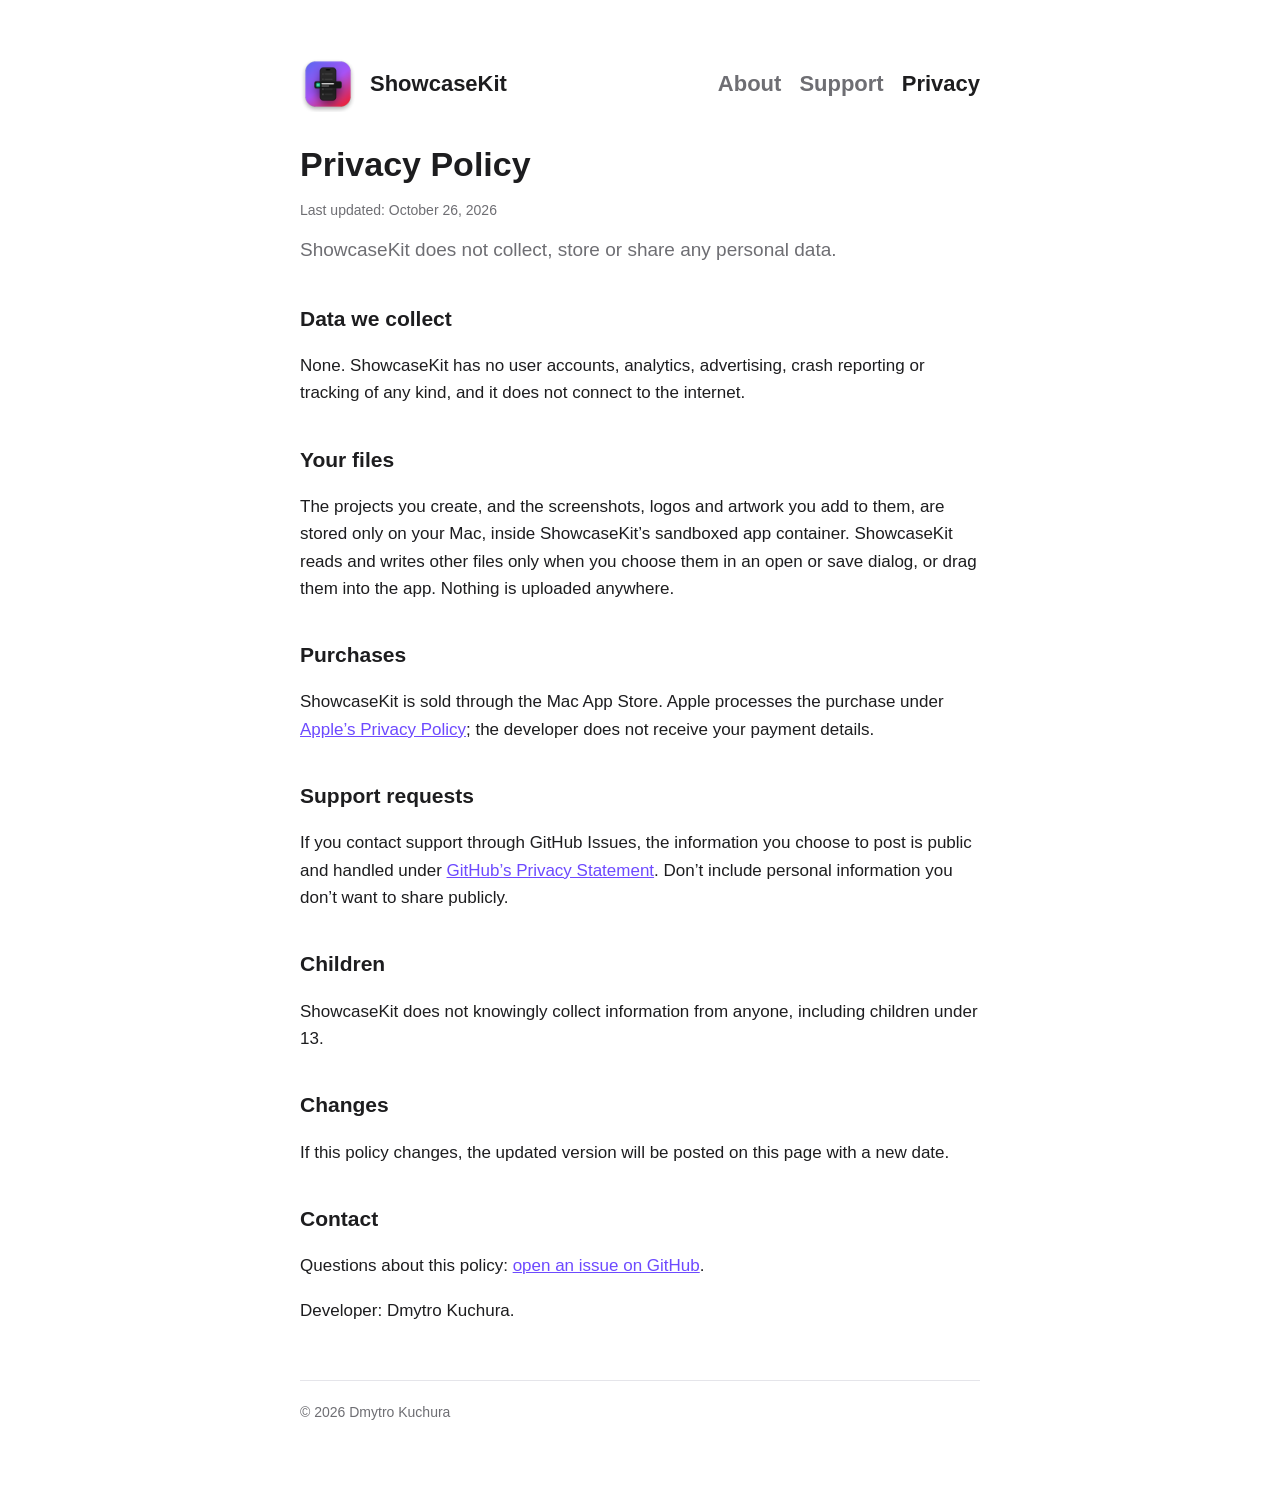
==== privacy.html @ e5f7e00b "Add ShowcaseKit site: about, support and privacy pages Co-Authored-By: Claude Opus 5.5 <noreply@anth" ====
<!doctype html>
<html lang="en">
<head>
<meta charset="utf-8">
<meta name="viewport" content="width=device-width, initial-scale=1">
<title>ShowcaseKit Privacy Policy</title>
<meta name="description" content="ShowcaseKit does not collect any data.">
<link rel="icon" href="icon.png">
<link rel="stylesheet" href="style.css">
</head>
<body>
<main>
<header>
  <img src="icon.png" alt="">
  <a href="./">ShowcaseKit</a>
  <nav>
    <a href="./">About</a>
    <a href="support.html">Support</a>
    <a href="privacy.html" aria-current="page">Privacy</a>
  </nav>
</header>
<h1>Privacy Policy</h1>
<p class="updated">Last updated: October 26, 2026</p>
<p class="lead">ShowcaseKit does not collect, store or share any personal data.</p>
<h2>Data we collect</h2>
<p>None. ShowcaseKit has no user accounts, analytics, advertising, crash reporting or tracking of any kind, and it does not connect to the internet.</p>
<h2>Your files</h2>
<p>The projects you create, and the screenshots, logos and artwork you add to them, are stored only on your Mac, inside ShowcaseKit’s sandboxed app container. ShowcaseKit reads and writes other files only when you choose them in an open or save dialog, or drag them into the app. Nothing is uploaded anywhere.</p>
<h2>Purchases</h2>
<p>ShowcaseKit is sold through the Mac App Store. Apple processes the purchase under <a href="https://www.apple.com/legal/privacy/">Apple’s Privacy Policy</a>; the developer does not receive your payment details.</p>
<h2>Support requests</h2>
<p>If you contact support through GitHub Issues, the information you choose to post is public and handled under <a href="https://docs.github.com/site-policy/privacy-policies/github-general-privacy-statement">GitHub’s Privacy Statement</a>. Don’t include personal information you don’t want to share publicly.</p>
<h2>Children</h2>
<p>ShowcaseKit does not knowingly collect information from anyone, including children under 13.</p>
<h2>Changes</h2>
<p>If this policy changes, the updated version will be posted on this page with a new date.</p>
<h2>Contact</h2>
<p>Questions about this policy: <a href="https://github.com/dmytro-kuchura/showcasekit/issues/new">open an issue on GitHub</a>.</p>
<p>Developer: Dmytro Kuchura.</p>
<footer>© 2026 Dmytro Kuchura</footer>
</main>
</body>
</html>
---- style.css ----
:root { --bg: #ffffff; --fg: #1d1d1f; --muted: #6e6e73; --accent: #6d4aff; --line: #e5e5ea; color-scheme: light dark; }
@media (prefers-color-scheme: dark) { :root { --bg: #111114; --fg: #f5f5f7; --muted: #a1a1a6; --accent: #9d86ff; --line: #2c2c31; } }
* { box-sizing: border-box; }
body { margin: 0; background: var(--bg); color: var(--fg); font: 17px/1.6 -apple-system, BlinkMacSystemFont, "SF Pro Text", "Helvetica Neue", Arial, sans-serif; }
main { max-width: 720px; margin: 0 auto; padding: 56px 20px 80px; }
header { display: flex; align-items: center; gap: 14px; margin-bottom: 32px; }
header img { width: 56px; height: 56px; }
header a { color: inherit; text-decoration: none; font-weight: 700; font-size: 22px; }
nav { margin-left: auto; display: flex; gap: 18px; font-size: 15px; }
nav a { color: var(--muted); text-decoration: none; }
nav a:hover, nav a[aria-current] { color: var(--fg); }
h1 { font-size: 34px; line-height: 1.2; margin: 0 0 8px; }
h2 { font-size: 21px; margin: 36px 0 8px; }
p, li { color: var(--fg); }
.lead { color: var(--muted); font-size: 19px; margin-top: 0; }
.updated { color: var(--muted); font-size: 14px; }
a { color: var(--accent); }
footer { margin-top: 56px; padding-top: 20px; border-top: 1px solid var(--line); color: var(--muted); font-size: 14px; }
@media (max-width: 520px) { header { flex-wrap: wrap; } nav { margin-left: 0; width: 100%; } h1 { font-size: 28px; } }
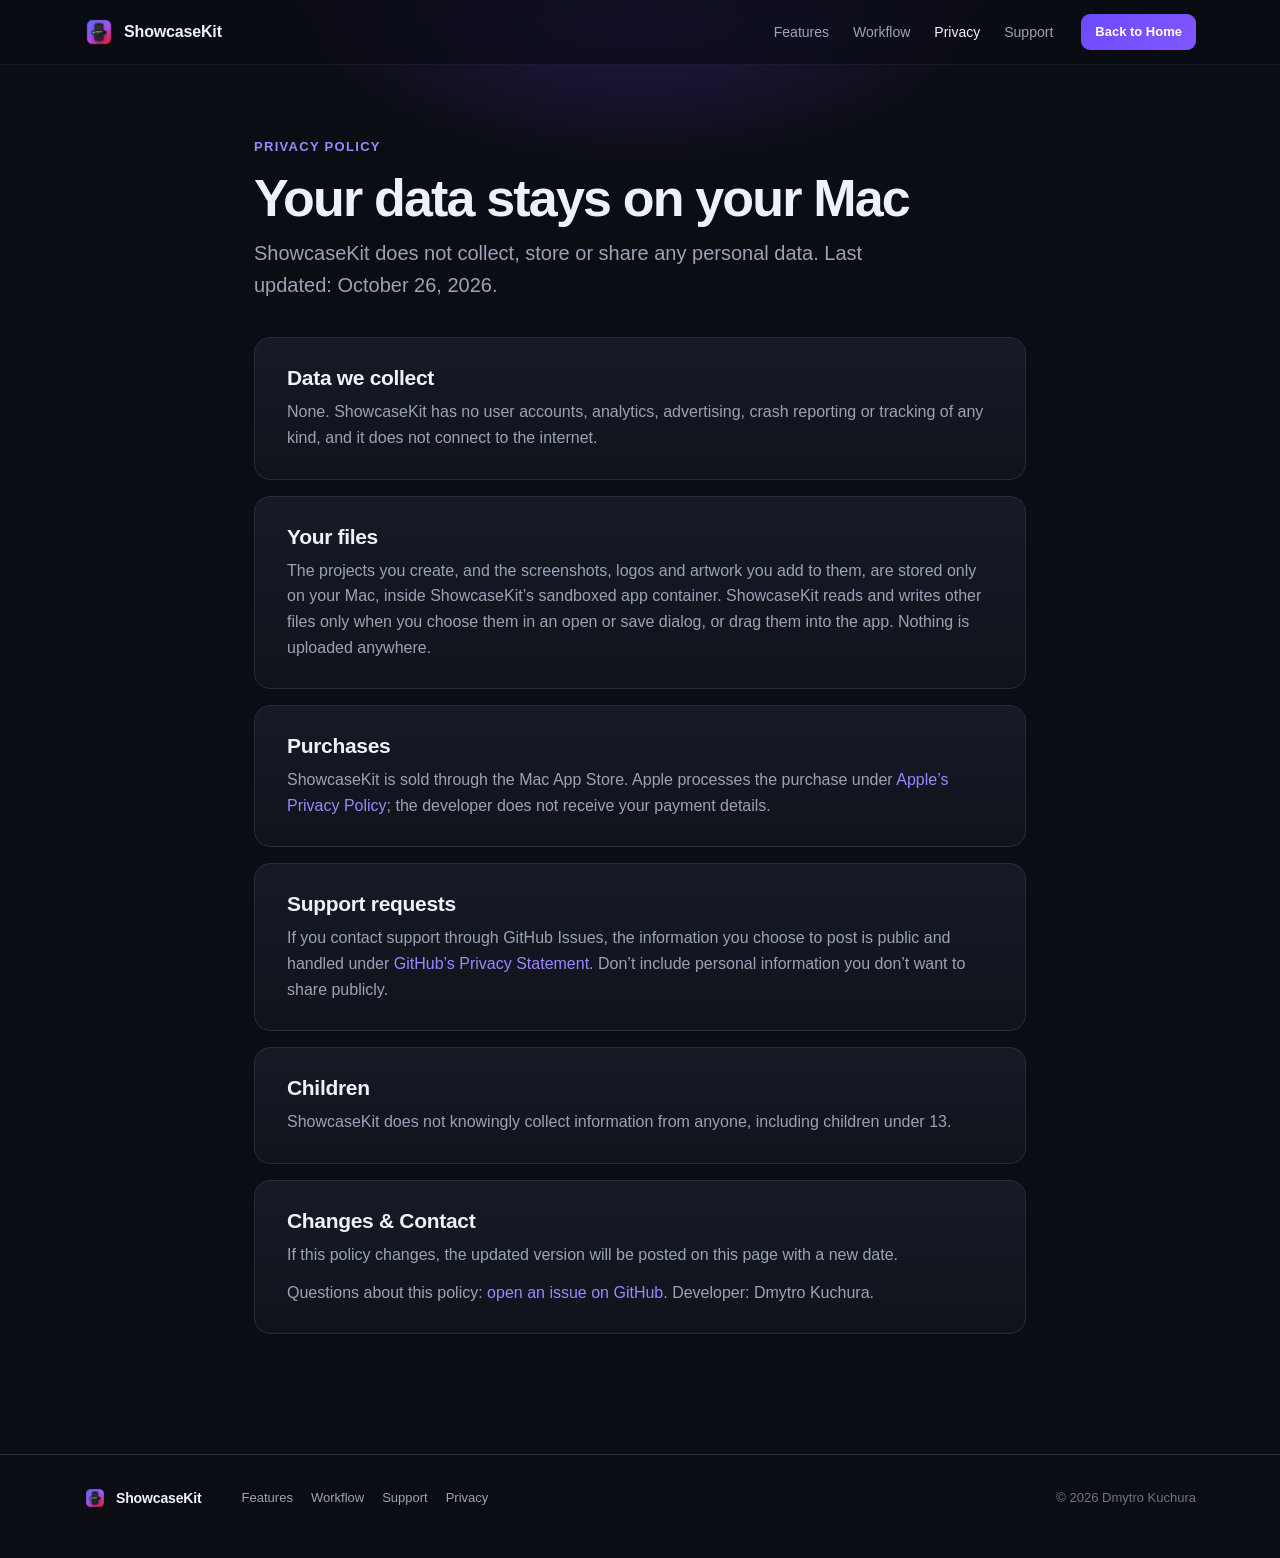
==== commit 060b963c: "Update ShowcaseKit website with full product landing, SEO assets and README" ====
--- a/privacy.html
+++ b/privacy.html
@@ -1,43 +1,138 @@
 <!doctype html>
-<html lang="en">
+<html lang="en" class="nojs">
 <head>
 <meta charset="utf-8">
 <meta name="viewport" content="width=device-width, initial-scale=1">
 <title>ShowcaseKit Privacy Policy</title>
-<meta name="description" content="ShowcaseKit does not collect any data.">
-<link rel="icon" href="icon.png">
+<meta name="description" content="ShowcaseKit does not collect, store or share any personal data. Everything stays inside its sandboxed app container on your Mac.">
+<meta name="author" content="Dmytro Kuchura">
+<meta name="robots" content="index, follow, max-image-preview:large, max-snippet:-1, max-video-preview:-1">
+<meta name="googlebot" content="index, follow, max-image-preview:large, max-snippet:-1, max-video-preview:-1">
+<link rel="canonical" href="https://dmytro-kuchura.github.io/showcasekit/privacy.html">
+<link rel="sitemap" type="application/xml" title="Sitemap" href="sitemap.xml">
+<meta name="application-name" content="ShowcaseKit">
+<meta name="apple-mobile-web-app-title" content="ShowcaseKit">
+<meta name="theme-color" content="#0b0d14">
+<meta name="color-scheme" content="dark">
+
+<meta property="og:type" content="website">
+<meta property="og:site_name" content="ShowcaseKit">
+<meta property="og:locale" content="en_US">
+<meta property="og:url" content="https://dmytro-kuchura.github.io/showcasekit/privacy.html">
+<meta property="og:title" content="ShowcaseKit Privacy Policy">
+<meta property="og:description" content="ShowcaseKit does not collect, store or share any personal data. Everything stays on your Mac.">
+<meta property="og:image" content="https://dmytro-kuchura.github.io/showcasekit/og.png">
+<meta property="og:image:type" content="image/png">
+<meta property="og:image:width" content="1200">
+<meta property="og:image:height" content="630">
+<meta property="og:image:alt" content="ShowcaseKit macOS app preview">
+
+<meta name="twitter:card" content="summary_large_image">
+<meta name="twitter:title" content="ShowcaseKit Privacy Policy">
+<meta name="twitter:description" content="ShowcaseKit does not collect, store or share any personal data. Everything stays on your Mac.">
+<meta name="twitter:image" content="https://dmytro-kuchura.github.io/showcasekit/og.png">
+
+<link rel="icon" href="icon.png" type="image/png">
+<link rel="apple-touch-icon" href="icon.png">
+<link rel="manifest" href="site.webmanifest">
 <link rel="stylesheet" href="style.css">
+
+<script type="application/ld+json">
+{
+  "@context": "https://schema.org",
+  "@graph": [
+    {
+      "@type": "WebPage",
+      "@id": "https://dmytro-kuchura.github.io/showcasekit/privacy.html#webpage",
+      "url": "https://dmytro-kuchura.github.io/showcasekit/privacy.html",
+      "name": "ShowcaseKit Privacy Policy",
+      "description": "ShowcaseKit does not collect, store or share any personal data.",
+      "dateModified": "2026-10-26",
+      "inLanguage": "en"
+    },
+    {
+      "@type": "BreadcrumbList",
+      "itemListElement": [
+        { "@type": "ListItem", "position": 1, "name": "ShowcaseKit", "item": "https://dmytro-kuchura.github.io/showcasekit/" },
+        { "@type": "ListItem", "position": 2, "name": "Privacy Policy", "item": "https://dmytro-kuchura.github.io/showcasekit/privacy.html" }
+      ]
+    }
+  ]
+}
+</script>
 </head>
 <body>
+
+<nav aria-label="Main">
+  <div class="wrap">
+    <a class="brand" href="./" aria-label="ShowcaseKit home"><img src="icon.png" alt="" width="30" height="30">ShowcaseKit</a>
+    <div class="links">
+      <a href="./#features">Features</a>
+      <a href="./#workflow">Workflow</a>
+      <a href="privacy.html" aria-current="page">Privacy</a>
+      <a href="support.html">Support</a>
+    </div>
+    <a class="btn small" href="./">Back to Home</a>
+  </div>
+</nav>
+
 <main>
-<header>
-  <img src="icon.png" alt="">
-  <a href="./">ShowcaseKit</a>
-  <nav>
-    <a href="./">About</a>
-    <a href="support.html">Support</a>
-    <a href="privacy.html" aria-current="page">Privacy</a>
-  </nav>
+<header class="page-head">
+  <div class="wrap narrow">
+    <div class="eyebrow">Privacy Policy</div>
+    <h1>Your data stays on your Mac</h1>
+    <p class="lede">ShowcaseKit does not collect, store or share any personal data. Last updated: October 26, 2026.</p>
+  </div>
 </header>
-<h1>Privacy Policy</h1>
-<p class="updated">Last updated: October 26, 2026</p>
-<p class="lead">ShowcaseKit does not collect, store or share any personal data.</p>
-<h2>Data we collect</h2>
-<p>None. ShowcaseKit has no user accounts, analytics, advertising, crash reporting or tracking of any kind, and it does not connect to the internet.</p>
-<h2>Your files</h2>
-<p>The projects you create, and the screenshots, logos and artwork you add to them, are stored only on your Mac, inside ShowcaseKit’s sandboxed app container. ShowcaseKit reads and writes other files only when you choose them in an open or save dialog, or drag them into the app. Nothing is uploaded anywhere.</p>
-<h2>Purchases</h2>
-<p>ShowcaseKit is sold through the Mac App Store. Apple processes the purchase under <a href="https://www.apple.com/legal/privacy/">Apple’s Privacy Policy</a>; the developer does not receive your payment details.</p>
-<h2>Support requests</h2>
-<p>If you contact support through GitHub Issues, the information you choose to post is public and handled under <a href="https://docs.github.com/site-policy/privacy-policies/github-general-privacy-statement">GitHub’s Privacy Statement</a>. Don’t include personal information you don’t want to share publicly.</p>
-<h2>Children</h2>
-<p>ShowcaseKit does not knowingly collect information from anyone, including children under 13.</p>
-<h2>Changes</h2>
-<p>If this policy changes, the updated version will be posted on this page with a new date.</p>
-<h2>Contact</h2>
-<p>Questions about this policy: <a href="https://github.com/dmytro-kuchura/showcasekit/issues/new">open an issue on GitHub</a>.</p>
-<p>Developer: Dmytro Kuchura.</p>
-<footer>© 2026 Dmytro Kuchura</footer>
+
+<section class="doc">
+  <div class="wrap narrow">
+    <div class="doc-card">
+      <h2>Data we collect</h2>
+      <p>None. ShowcaseKit has no user accounts, analytics, advertising, crash reporting or tracking of any kind, and it does not connect to the internet.</p>
+    </div>
+
+    <div class="doc-card">
+      <h2>Your files</h2>
+      <p>The projects you create, and the screenshots, logos and artwork you add to them, are stored only on your Mac, inside ShowcaseKit’s sandboxed app container. ShowcaseKit reads and writes other files only when you choose them in an open or save dialog, or drag them into the app. Nothing is uploaded anywhere.</p>
+    </div>
+
+    <div class="doc-card">
+      <h2>Purchases</h2>
+      <p>ShowcaseKit is sold through the Mac App Store. Apple processes the purchase under <a href="https://www.apple.com/legal/privacy/">Apple’s Privacy Policy</a>; the developer does not receive your payment details.</p>
+    </div>
+
+    <div class="doc-card">
+      <h2>Support requests</h2>
+      <p>If you contact support through GitHub Issues, the information you choose to post is public and handled under <a href="https://docs.github.com/site-policy/privacy-policies/github-general-privacy-statement">GitHub’s Privacy Statement</a>. Don’t include personal information you don’t want to share publicly.</p>
+    </div>
+
+    <div class="doc-card">
+      <h2>Children</h2>
+      <p>ShowcaseKit does not knowingly collect information from anyone, including children under 13.</p>
+    </div>
+
+    <div class="doc-card">
+      <h2>Changes &amp; Contact</h2>
+      <p>If this policy changes, the updated version will be posted on this page with a new date.</p>
+      <p>Questions about this policy: <a href="https://github.com/dmytro-kuchura/showcasekit/issues/new">open an issue on GitHub</a>. Developer: Dmytro Kuchura.</p>
+    </div>
+  </div>
+</section>
 </main>
+
+<footer>
+  <div class="wrap">
+    <a class="brand" href="./"><img src="icon.png" alt="" width="22" height="22" loading="lazy">ShowcaseKit</a>
+    <nav aria-label="Footer" class="flinks">
+      <a href="./#features">Features</a>
+      <a href="./#workflow">Workflow</a>
+      <a href="support.html">Support</a>
+      <a href="privacy.html">Privacy</a>
+    </nav>
+    <p>© 2026 Dmytro Kuchura</p>
+  </div>
+</footer>
+
 </body>
 </html>
--- a/style.css
+++ b/style.css
@@ -1,19 +1,725 @@
-:root { --bg: #ffffff; --fg: #1d1d1f; --muted: #6e6e73; --accent: #6d4aff; --line: #e5e5ea; color-scheme: light dark; }
-@media (prefers-color-scheme: dark) { :root { --bg: #111114; --fg: #f5f5f7; --muted: #a1a1a6; --accent: #9d86ff; --line: #2c2c31; } }
+:root {
+  --bg: #0b0d14;
+  --bg2: #10131c;
+  --panel: #161a24;
+  --panel2: #1c2130;
+  --line: #262c3b;
+  --line2: #323a4d;
+  --text: #eef1f7;
+  --dim: #9aa3b5;
+  --faint: #6b7488;
+  --accent: #6d4aff;
+  --accent2: #9d86ff;
+  --pink: #ff3b7f;
+  --green: #34c77b;
+  --orange: #f5a524;
+  --radius: 16px;
+  --mono: ui-monospace, SFMono-Regular, Menlo, monospace;
+}
+
 * { box-sizing: border-box; }
-body { margin: 0; background: var(--bg); color: var(--fg); font: 17px/1.6 -apple-system, BlinkMacSystemFont, "SF Pro Text", "Helvetica Neue", Arial, sans-serif; }
-main { max-width: 720px; margin: 0 auto; padding: 56px 20px 80px; }
-header { display: flex; align-items: center; gap: 14px; margin-bottom: 32px; }
-header img { width: 56px; height: 56px; }
-header a { color: inherit; text-decoration: none; font-weight: 700; font-size: 22px; }
-nav { margin-left: auto; display: flex; gap: 18px; font-size: 15px; }
-nav a { color: var(--muted); text-decoration: none; }
-nav a:hover, nav a[aria-current] { color: var(--fg); }
-h1 { font-size: 34px; line-height: 1.2; margin: 0 0 8px; }
-h2 { font-size: 21px; margin: 36px 0 8px; }
-p, li { color: var(--fg); }
-.lead { color: var(--muted); font-size: 19px; margin-top: 0; }
-.updated { color: var(--muted); font-size: 14px; }
-a { color: var(--accent); }
-footer { margin-top: 56px; padding-top: 20px; border-top: 1px solid var(--line); color: var(--muted); font-size: 14px; }
-@media (max-width: 520px) { header { flex-wrap: wrap; } nav { margin-left: 0; width: 100%; } h1 { font-size: 28px; } }
+html { scroll-behavior: smooth; overflow-x: clip; }
+body {
+  margin: 0;
+  background: var(--bg);
+  color: var(--text);
+  font: 16px/1.6 -apple-system, BlinkMacSystemFont, "SF Pro Text", "Segoe UI", Inter, sans-serif;
+  -webkit-font-smoothing: antialiased;
+  overflow-x: clip;
+}
+a { color: var(--accent2); text-decoration: none; }
+a:hover { text-decoration: underline; }
+code {
+  font: 12.5px var(--mono);
+  color: #c8cef0;
+  background: rgba(109, 74, 255, .12);
+  border: 1px solid rgba(157, 134, 255, .2);
+  padding: 1px 6px;
+  border-radius: 6px;
+}
+
+.wrap { max-width: 1160px; margin: 0 auto; padding: 0 24px; }
+.narrow { max-width: 820px; }
+@media (max-width: 600px) { .wrap { padding: 0 16px; } }
+
+/* nav */
+body > nav {
+  position: sticky;
+  top: 0;
+  z-index: 20;
+  backdrop-filter: saturate(1.6) blur(16px);
+  -webkit-backdrop-filter: saturate(1.6) blur(16px);
+  background: rgba(11, 13, 20, .74);
+  border-bottom: 1px solid rgba(255, 255, 255, .06);
+}
+body > nav .wrap { display: flex; align-items: center; gap: 28px; height: 64px; }
+.brand {
+  display: flex;
+  align-items: center;
+  gap: 10px;
+  color: var(--text);
+  font-weight: 650;
+  letter-spacing: -.01em;
+}
+.brand:hover { text-decoration: none; }
+.brand img { width: 30px; height: 30px; border-radius: 7px; }
+body > nav .links { display: flex; gap: 24px; margin-left: auto; font-size: 14px; }
+body > nav .links a { color: var(--dim); }
+body > nav .links a:hover,
+body > nav .links a[aria-current] { color: var(--text); text-decoration: none; }
+@media (max-width: 760px) {
+  body > nav .links { display: none; }
+  body > nav .btn { margin-left: auto; }
+}
+
+.btn {
+  display: inline-flex;
+  align-items: center;
+  gap: 10px;
+  background: linear-gradient(135deg, var(--accent), #8158ff);
+  color: #fff;
+  font-weight: 600;
+  padding: 12px 22px;
+  border-radius: 11px;
+  font-size: 15px;
+  border: 0;
+  cursor: pointer;
+  box-shadow: 0 8px 24px -8px rgba(109, 74, 255, .72), inset 0 1px 0 rgba(255, 255, 255, .22);
+  transition: transform .15s, filter .15s;
+}
+.btn:hover { text-decoration: none; filter: brightness(1.1); transform: translateY(-1px); }
+.btn.small { padding: 8px 14px; font-size: 13px; border-radius: 9px; box-shadow: none; }
+.btn.ghost {
+  background: rgba(255, 255, 255, .06);
+  color: var(--text);
+  box-shadow: inset 0 0 0 1px var(--line2);
+}
+.btn svg { width: 18px; height: 18px; flex: none; }
+
+/* hero */
+.hero { position: relative; padding: 88px 0 0; text-align: center; isolation: isolate; }
+.hero::before {
+  content: "";
+  position: absolute;
+  inset: -120px 0 auto;
+  height: 900px;
+  z-index: -1;
+  background:
+    radial-gradient(640px 360px at 50% 10%, rgba(109, 74, 255, .36), transparent 70%),
+    radial-gradient(420px 260px at 18% 42%, rgba(255, 59, 127, .14), transparent 70%),
+    radial-gradient(420px 260px at 82% 42%, rgba(52, 199, 123, .11), transparent 70%);
+}
+.hero::after {
+  content: "";
+  position: absolute;
+  inset: 0;
+  z-index: -1;
+  opacity: .35;
+  background-image:
+    linear-gradient(rgba(255, 255, 255, .04) 1px, transparent 1px),
+    linear-gradient(90deg, rgba(255, 255, 255, .04) 1px, transparent 1px);
+  background-size: 48px 48px;
+  mask-image: radial-gradient(ellipse at 50% 20%, #000 20%, transparent 65%);
+  -webkit-mask-image: radial-gradient(ellipse at 50% 20%, #000 20%, transparent 65%);
+}
+.pill {
+  display: inline-flex;
+  align-items: center;
+  gap: 8px;
+  font-size: 13px;
+  color: var(--dim);
+  padding: 6px 14px 6px 8px;
+  border-radius: 99px;
+  background: rgba(255, 255, 255, .04);
+  border: 1px solid var(--line);
+}
+.pill b {
+  background: linear-gradient(135deg, var(--accent), var(--pink));
+  color: #fff;
+  font-size: 11px;
+  padding: 2px 8px;
+  border-radius: 99px;
+  font-weight: 600;
+}
+.pill:hover { text-decoration: none; color: var(--text); }
+h1 {
+  font-size: clamp(38px, 6.8vw, 74px);
+  line-height: 1.03;
+  letter-spacing: -.035em;
+  margin: 24px auto 20px;
+  max-width: 900px;
+  font-weight: 750;
+}
+h1 .grad {
+  background: linear-gradient(100deg, #c4b5fd 0%, #8b6eff 45%, #ff4b8b 100%);
+  -webkit-background-clip: text;
+  background-clip: text;
+  color: transparent;
+}
+.lede {
+  font-size: clamp(17px, 2.2vw, 20px);
+  color: var(--dim);
+  max-width: 660px;
+  margin: 0 auto 34px;
+}
+.cta { display: flex; gap: 12px; justify-content: center; flex-wrap: wrap; }
+.cta-meta { margin: 16px 0 0; font-size: 13px; color: var(--faint); }
+.cta-meta span + span::before { content: "·"; margin: 0 8px; }
+
+/* app window mockup */
+.shot { margin: 60px auto 0; max-width: 1120px; perspective: 2000px; }
+.win {
+  border-radius: 14px;
+  overflow: hidden;
+  border: 1px solid rgba(255, 255, 255, .11);
+  background: #14171f;
+  box-shadow:
+    0 50px 120px -30px rgba(0, 0, 0, .9),
+    0 0 0 1px rgba(0, 0, 0, .6),
+    0 0 120px -20px rgba(109, 74, 255, .36);
+  transform: rotateX(8deg);
+  transform-origin: 50% 0;
+  transition: transform .8s cubic-bezier(.2, .7, .2, 1);
+  text-align: left;
+  font-size: 12px;
+  line-height: 1.4;
+  user-select: none;
+}
+.shot.in .win { transform: none; }
+.titlebar {
+  height: 34px;
+  display: flex;
+  align-items: center;
+  padding: 0 12px;
+  gap: 8px;
+  background: #1c1f27;
+  border-bottom: 1px solid #262a34;
+  position: relative;
+}
+.titlebar i { width: 12px; height: 12px; border-radius: 50%; display: block; }
+.titlebar i:nth-child(1) { background: #ff5f57; }
+.titlebar i:nth-child(2) { background: #febc2e; }
+.titlebar i:nth-child(3) { background: #28c840; }
+.titlebar span {
+  position: absolute;
+  left: 0;
+  right: 0;
+  text-align: center;
+  color: #8b93a5;
+  font-size: 12px;
+  pointer-events: none;
+  white-space: nowrap;
+  overflow: hidden;
+  text-overflow: ellipsis;
+  padding: 0 70px;
+}
+
+.sk-body { display: grid; grid-template-columns: 186px 170px 1fr 246px; height: 560px; }
+.sk-side {
+  background: linear-gradient(#1a1e28, #161922);
+  border-right: 1px solid #232733;
+  padding: 12px 9px;
+  display: flex;
+  flex-direction: column;
+  gap: 2px;
+}
+.sk-grp {
+  font-size: 10px;
+  text-transform: uppercase;
+  letter-spacing: .06em;
+  color: #6b7488;
+  font-weight: 600;
+  padding: 8px 8px 4px;
+}
+.sk-proj {
+  display: flex;
+  align-items: center;
+  gap: 8px;
+  padding: 6px 8px;
+  border-radius: 7px;
+  color: #b7bfd0;
+  font-size: 11.5px;
+}
+.sk-proj.sel { background: rgba(109, 74, 255, .24); color: #fff; font-weight: 550; }
+.sk-dot { width: 8px; height: 8px; border-radius: 3px; flex: none; }
+.sk-proj em { margin-left: auto; font-style: normal; font-size: 10px; color: #7f889b; }
+.sk-proj.sel em { color: #c7b8ff; }
+
+.sk-board {
+  background: #13161f;
+  border-right: 1px solid #232733;
+  padding: 10px;
+  display: flex;
+  flex-direction: column;
+  gap: 8px;
+  overflow: hidden;
+}
+.sk-board-hd {
+  display: flex;
+  align-items: center;
+  justify-content: space-between;
+  font-size: 11px;
+  color: #8b93a5;
+  padding: 2px 2px 4px;
+}
+.sk-board-hd b { color: #eef1f7; font-weight: 600; }
+.sk-thumb {
+  display: flex;
+  align-items: center;
+  gap: 9px;
+  padding: 7px;
+  border-radius: 9px;
+  background: #181c27;
+  border: 1px solid #232837;
+}
+.sk-thumb.sel { border-color: var(--accent2); background: rgba(109, 74, 255, .14); }
+.sk-mini {
+  width: 30px;
+  height: 58px;
+  border-radius: 6px;
+  flex: none;
+  padding: 4px 3px 0;
+  display: flex;
+  flex-direction: column;
+  align-items: center;
+  justify-content: space-between;
+  overflow: hidden;
+}
+.sk-mini span { display: block; width: 20px; height: 3px; border-radius: 2px; background: rgba(255, 255, 255, .75); }
+.sk-mini i {
+  display: block;
+  width: 18px;
+  height: 36px;
+  border-radius: 4px 4px 0 0;
+  background: #111319;
+  border: 1.5px solid #2f3340;
+  border-bottom: 0;
+}
+.sk-thumb-meta b { display: block; font-size: 11px; color: #eef1f7; font-weight: 550; }
+.sk-thumb-meta small { display: block; font-size: 10px; color: #7f889b; margin-top: 2px; }
+
+.sk-stage {
+  background: radial-gradient(circle at 50% 45%, #1c202c 0%, #10131a 100%);
+  display: flex;
+  flex-direction: column;
+  position: relative;
+  overflow: hidden;
+}
+.sk-toolbar {
+  display: flex;
+  align-items: center;
+  flex-wrap: wrap;
+  gap: 8px;
+  padding: 9px 12px;
+  border-bottom: 1px solid #222632;
+  background: rgba(18, 21, 28, .75);
+}
+.chip {
+  padding: 3px 9px;
+  border-radius: 6px;
+  background: #1d2230;
+  border: 1px solid #2a3040;
+  color: #aab2c2;
+  font-size: 11px;
+}
+.chip.accent {
+  background: rgba(109, 74, 255, .22);
+  border-color: rgba(157, 134, 255, .4);
+  color: #d6ccff;
+}
+.sk-canvas-wrap {
+  flex: 1;
+  display: grid;
+  place-items: center;
+  padding: 18px;
+}
+.sk-card {
+  width: 244px;
+  height: 468px;
+  border-radius: 22px;
+  background: linear-gradient(135deg, #6366f1 0%, #9b4dff 58%, #f43f5e 100%);
+  padding: 22px 18px 0;
+  display: flex;
+  flex-direction: column;
+  align-items: center;
+  text-align: center;
+  position: relative;
+  box-shadow: 0 28px 60px -18px rgba(0, 0, 0, .75), inset 0 1px 0 rgba(255, 255, 255, .28);
+  overflow: hidden;
+}
+.sk-card h4 { margin: 0; font-size: 19px; line-height: 1.12; letter-spacing: -.02em; color: #fff; font-weight: 700; }
+.sk-card p { margin: 6px 0 18px; font-size: 11px; color: rgba(255, 255, 255, .85); line-height: 1.35; }
+.sk-phone {
+  width: 176px;
+  flex: 1;
+  background: #111318;
+  border-radius: 26px 26px 0 0;
+  border: 3px solid #18181b;
+  border-bottom: 0;
+  padding: 10px 10px 0;
+  box-shadow: 0 18px 40px rgba(0, 0, 0, .45);
+  position: relative;
+}
+.sk-island { width: 46px; height: 11px; border-radius: 99px; background: #000; margin: 0 auto 12px; }
+.sk-row {
+  display: flex;
+  align-items: center;
+  gap: 8px;
+  padding: 8px 9px;
+  border-radius: 9px;
+  background: #1c1f29;
+  margin-bottom: 6px;
+  text-align: left;
+}
+.sk-row i { width: 8px; height: 8px; border-radius: 50%; background: #4b5263; flex: none; }
+.sk-row.done i { background: var(--green); }
+.sk-row b { display: block; height: 5px; border-radius: 3px; background: #464d60; width: 78px; }
+.sk-row span { display: block; height: 4px; border-radius: 2px; background: #2d3342; width: 46px; margin-top: 4px; }
+.sk-popout {
+  position: absolute;
+  left: 12px;
+  right: 12px;
+  top: 224px;
+  background: rgba(18, 20, 27, .96);
+  border: 1px solid rgba(255, 255, 255, .18);
+  border-radius: 13px;
+  padding: 10px 12px;
+  display: flex;
+  align-items: center;
+  gap: 9px;
+  text-align: left;
+  box-shadow: 0 20px 44px rgba(0, 0, 0, .65);
+}
+.sk-pop-ic {
+  width: 26px;
+  height: 26px;
+  border-radius: 7px;
+  background: linear-gradient(135deg, #10b981, #34c77b);
+  display: grid;
+  place-items: center;
+  color: #fff;
+  font-weight: 700;
+  font-size: 13px;
+  flex: none;
+}
+.sk-popout b { display: block; font-size: 11.5px; color: #fff; font-weight: 600; }
+.sk-popout small { display: block; font-size: 10px; color: #9aa3b5; }
+.sk-popout em { margin-left: auto; font-style: normal; font-size: 10px; color: var(--green); font-weight: 600; }
+
+.sk-insp {
+  background: #171a22;
+  border-left: 1px solid #232733;
+  padding: 12px;
+  display: flex;
+  flex-direction: column;
+  gap: 12px;
+  overflow: hidden;
+}
+.sk-seg {
+  display: grid;
+  grid-template-columns: repeat(3, 1fr);
+  background: #11141b;
+  border: 1px solid #262b39;
+  border-radius: 7px;
+  padding: 2px;
+  font-size: 10.5px;
+  text-align: center;
+}
+.sk-seg span { padding: 4px 0; border-radius: 5px; color: #8b93a5; }
+.sk-seg span.on { background: #262c3c; color: #fff; font-weight: 550; }
+.sk-sec-lbl { font-size: 10px; text-transform: uppercase; letter-spacing: .05em; color: #7f889b; font-weight: 600; margin-bottom: 6px; }
+.sk-layouts { display: grid; grid-template-columns: repeat(2, 1fr); gap: 6px; }
+.sk-lay {
+  padding: 7px 8px;
+  border-radius: 7px;
+  background: #1d212d;
+  border: 1px solid #292f40;
+  font-size: 10.5px;
+  color: #b7bfd0;
+}
+.sk-lay.on { border-color: var(--accent2); background: rgba(109, 74, 255, .18); color: #fff; }
+.sk-kv { display: flex; justify-content: space-between; align-items: center; font-size: 11px; padding: 6px 8px; border-radius: 7px; background: #1d212d; margin-bottom: 5px; }
+.sk-kv span:first-child { color: #8b93a5; }
+.sk-swatches { display: flex; flex-wrap: wrap; gap: 6px; }
+.sk-sw { width: 20px; height: 20px; border-radius: 6px; border: 1px solid rgba(255, 255, 255, .15); }
+.sk-sw.on { outline: 2px solid #fff; outline-offset: 2px; }
+
+@media (max-width: 1020px) {
+  .sk-body { grid-template-columns: 168px 1fr 236px; }
+  .sk-board { display: none; }
+}
+@media (max-width: 820px) {
+  .sk-body { grid-template-columns: 1fr; height: 470px; }
+  .sk-side, .sk-insp { display: none; }
+}
+
+/* sections */
+section { padding: 116px 0 0; }
+.eyebrow {
+  color: var(--accent2);
+  font-weight: 600;
+  font-size: 13px;
+  text-transform: uppercase;
+  letter-spacing: .1em;
+}
+h2 {
+  font-size: clamp(30px, 4.4vw, 46px);
+  line-height: 1.1;
+  letter-spacing: -.025em;
+  margin: 12px 0 16px;
+  font-weight: 720;
+}
+.sub { color: var(--dim); font-size: 18px; max-width: 640px; margin: 0; }
+.center { text-align: center; }
+.center .sub { margin: 0 auto; }
+
+.grid { display: grid; grid-template-columns: repeat(3, 1fr); gap: 16px; margin-top: 56px; }
+@media (max-width: 900px) { .grid { grid-template-columns: repeat(2, 1fr); } }
+@media (max-width: 600px) { .grid { grid-template-columns: 1fr; } }
+.card {
+  position: relative;
+  background: linear-gradient(180deg, var(--panel), var(--bg2));
+  border: 1px solid var(--line);
+  border-radius: var(--radius);
+  padding: 28px;
+  transition: border-color .2s, transform .2s;
+  overflow: hidden;
+}
+.card:hover { border-color: var(--line2); transform: translateY(-2px); }
+.card .ico {
+  width: 44px;
+  height: 44px;
+  border-radius: 12px;
+  display: grid;
+  place-items: center;
+  margin-bottom: 18px;
+  background: rgba(109, 74, 255, .14);
+  border: 1px solid rgba(157, 134, 255, .32);
+  color: var(--accent2);
+}
+.card .ico.p { background: rgba(255, 59, 127, .12); border-color: rgba(255, 59, 127, .32); color: #ff6fa2; }
+.card .ico.g { background: rgba(52, 199, 123, .12); border-color: rgba(52, 199, 123, .3); color: var(--green); }
+.card .ico svg { width: 22px; height: 22px; }
+.card h3 { margin: 0 0 8px; font-size: 18px; letter-spacing: -.01em; }
+.card p { margin: 0; color: var(--dim); font-size: 15px; }
+
+/* workflow rows */
+.row { display: grid; grid-template-columns: 1fr 1.15fr; gap: 64px; align-items: center; margin-top: 112px; }
+.row.rev > :first-child { order: 2; }
+@media (max-width: 900px) {
+  .row, .row.rev { grid-template-columns: 1fr; gap: 36px; margin-top: 84px; }
+  .row.rev > :first-child { order: 0; }
+}
+.row > *, .grid > *, .dl > *, .sk-body > * { min-width: 0; }
+.row ul { list-style: none; padding: 0; margin: 24px 0 0; }
+.row li { display: flex; gap: 12px; padding: 8px 0; color: var(--dim); }
+.row li::before {
+  content: "";
+  flex: none;
+  width: 18px;
+  height: 18px;
+  margin-top: 3px;
+  border-radius: 50%;
+  background: rgba(52, 199, 123, .15) url("data:image/svg+xml,%3Csvg xmlns='http://www.w3.org/2000/svg' viewBox='0 0 24 24' fill='none' stroke='%2334c77b' stroke-width='3' stroke-linecap='round' stroke-linejoin='round'%3E%3Cpath d='M5 12l5 5L20 7'/%3E%3C/svg%3E") center/11px no-repeat;
+}
+.row li b { color: var(--text); font-weight: 600; }
+
+.panel {
+  background: #12151c;
+  border: 1px solid var(--line);
+  border-radius: var(--radius);
+  overflow: hidden;
+  box-shadow: 0 30px 80px -30px rgba(0, 0, 0, .8);
+  font-size: 12px;
+  max-width: 100%;
+}
+.panel .titlebar { height: 30px; }
+.multi { padding: 20px; display: grid; gap: 10px; background: #0d0f14; }
+.mc {
+  display: flex;
+  align-items: center;
+  gap: 14px;
+  padding: 12px 14px;
+  border-radius: 12px;
+  background: #161a24;
+  border: 1px solid #232937;
+}
+.mc .av {
+  width: 36px;
+  height: 36px;
+  font-size: 11px;
+  border-radius: 10px;
+  display: grid;
+  place-items: center;
+  font-weight: 700;
+  color: #fff;
+  flex: none;
+}
+.mc b { display: block; font-size: 13px; color: #eef1f7; font-weight: 600; }
+.mc small { color: #7f889b; font-size: 11.5px; font-family: var(--mono); }
+.mc .st {
+  margin-left: auto;
+  font-size: 11px;
+  padding: 3px 9px;
+  border-radius: 99px;
+  background: rgba(109, 74, 255, .16);
+  color: var(--accent2);
+  white-space: nowrap;
+}
+.mc .st.g { background: rgba(52, 199, 123, .12); color: var(--green); }
+
+/* creative preview panel */
+.creative-box { padding: 20px; background: #0d0f14; display: grid; gap: 12px; }
+.creative-banner {
+  border-radius: 14px;
+  padding: 22px 20px;
+  background: linear-gradient(125deg, #4f46e5 0%, #9333ea 52%, #ec4899 100%);
+  display: flex;
+  align-items: center;
+  justify-content: space-between;
+  gap: 16px;
+  overflow: hidden;
+  min-height: 176px;
+  box-shadow: inset 0 1px 0 rgba(255, 255, 255, .24);
+}
+@media (max-width: 520px) {
+  .creative-banner { flex-direction: column; align-items: flex-start; padding-bottom: 0; }
+  .creative-phones { margin-bottom: -18px; align-self: center; }
+  .sk-toolbar .chip:last-child { display: none; }
+}
+.creative-copy { text-align: left; }
+.creative-logo { width: 34px; height: 34px; border-radius: 8px; margin-bottom: 10px; display: block; box-shadow: 0 6px 14px rgba(0, 0, 0, .35); }
+.creative-copy strong { display: block; font-size: 18px; line-height: 1.15; color: #fff; letter-spacing: -.02em; }
+.creative-copy span { display: block; font-size: 11px; color: rgba(255, 255, 255, .82); margin-top: 4px; }
+.creative-phones { display: flex; align-items: flex-end; gap: 8px; margin-bottom: -36px; }
+.cp {
+  width: 56px;
+  height: 118px;
+  border-radius: 12px 12px 0 0;
+  background: #12151c;
+  border: 2px solid #1e222e;
+  border-bottom: 0;
+  padding: 6px 5px;
+  box-shadow: 0 14px 28px rgba(0, 0, 0, .4);
+}
+.cp.mid { height: 136px; width: 62px; }
+.cp i { display: block; height: 6px; border-radius: 3px; background: rgba(255, 255, 255, .14); margin-bottom: 5px; }
+.cp b { display: block; height: 22px; border-radius: 5px; background: linear-gradient(135deg, rgba(157, 134, 255, .45), rgba(255, 59, 127, .4)); margin-bottom: 5px; }
+.creative-meta { display: flex; gap: 8px; flex-wrap: wrap; }
+
+.json {
+  padding: 16px 18px;
+  font: 12.5px/1.68 var(--mono);
+  color: #c9cfdb;
+  white-space: pre;
+  overflow-x: auto;
+  background: #0d0f14;
+}
+.json .k { color: #b4a2ff; }
+.json .s { color: #f0b46b; }
+.json .n { color: #7ee0a8; }
+.json .ln { color: #3e4555; display: inline-block; width: 24px; user-select: none; }
+.json .hl { background: rgba(109, 74, 255, .18); display: inline-block; width: 100%; }
+
+/* privacy / trust strip */
+.trust {
+  display: grid;
+  grid-template-columns: repeat(4, 1fr);
+  gap: 1px;
+  background: var(--line);
+  border: 1px solid var(--line);
+  border-radius: var(--radius);
+  overflow: hidden;
+  margin-top: 56px;
+}
+.trust div { background: var(--bg2); padding: 28px; }
+.trust b { display: block; font-size: 16px; margin-bottom: 6px; }
+.trust p { margin: 0; color: var(--dim); font-size: 14px; }
+@media (max-width: 900px) { .trust { grid-template-columns: 1fr 1fr; } }
+@media (max-width: 560px) { .trust { grid-template-columns: 1fr; } }
+
+/* get / specs */
+.dl { margin-top: 56px; display: grid; grid-template-columns: 1.2fr 1fr; gap: 16px; }
+@media (max-width: 860px) { .dl { grid-template-columns: 1fr; } }
+.dlmain {
+  position: relative;
+  overflow: hidden;
+  border-radius: var(--radius);
+  padding: 40px;
+  border: 1px solid rgba(157, 134, 255, .36);
+  background:
+    radial-gradient(500px 300px at 100% 0%, rgba(109, 74, 255, .28), transparent 70%),
+    linear-gradient(180deg, #161829, #10131c);
+}
+@media (max-width: 600px) { .dlmain { padding: 28px 22px; } }
+.dlmain img { width: 84px; height: 84px; margin: -4px 0 12px -4px; border-radius: 18px; }
+.dlmain h3 { font-size: 26px; margin: 0 0 6px; letter-spacing: -.02em; }
+.dlmain .meta { color: var(--dim); font-size: 14px; margin: 0 0 24px; }
+dl { display: grid; grid-template-columns: max-content 1fr; gap: 8px 18px; margin: 28px 0 0; font-size: 13.5px; }
+dt { color: var(--faint); }
+dd { margin: 0; color: var(--dim); overflow-wrap: anywhere; }
+
+.older { border-radius: var(--radius); border: 1px solid var(--line); background: var(--bg2); padding: 28px; }
+.older h3 { margin: 0 0 12px; font-size: 15px; }
+.older ul { list-style: none; padding: 0; margin: 0; }
+.older li { display: flex; justify-content: space-between; gap: 12px; padding: 10px 0; border-bottom: 1px solid var(--line); font-size: 14px; }
+.older li:last-child { border-bottom: 0; }
+.older li span { color: var(--dim); font-family: var(--mono); font-size: 12.5px; }
+.older .rss { display: inline-block; margin-top: 18px; font-size: 13px; }
+
+/* FAQ */
+.faq { margin-top: 48px; border-top: 1px solid var(--line); }
+.faq details { border-bottom: 1px solid var(--line); }
+.faq summary { list-style: none; cursor: pointer; display: flex; align-items: center; gap: 16px; padding: 22px 4px; }
+.faq summary::-webkit-details-marker { display: none; }
+.faq summary::after { content: "+"; margin-left: auto; font-size: 24px; line-height: 1; color: var(--dim); transition: transform .2s; }
+.faq details[open] summary::after { transform: rotate(45deg); }
+.faq h3 { margin: 0; font-size: 17px; font-weight: 600; }
+.faq p { margin: 0; padding: 0 4px 22px; color: var(--dim); max-width: 680px; }
+
+/* subpages (support & privacy) */
+.page-head { padding: 72px 0 36px; position: relative; isolation: isolate; }
+.page-head::before {
+  content: "";
+  position: absolute;
+  inset: -80px 0 auto;
+  height: 360px;
+  z-index: -1;
+  background: radial-gradient(520px 260px at 50% 0%, rgba(109, 74, 255, .26), transparent 70%);
+}
+.page-head h1 { font-size: clamp(32px, 5vw, 52px); margin: 14px 0 12px; max-width: none; }
+.page-head .lede { margin: 0; max-width: 640px; }
+.doc { padding-top: 0; }
+.doc-card {
+  background: linear-gradient(180deg, var(--panel), var(--bg2));
+  border: 1px solid var(--line);
+  border-radius: var(--radius);
+  padding: 28px 32px;
+  margin-bottom: 16px;
+}
+.doc-card h2 { font-size: 21px; margin: 0 0 10px; letter-spacing: -.015em; }
+.doc-card p { margin: 0; color: var(--dim); }
+.doc-card p + p { margin-top: 12px; }
+@media (max-width: 600px) { .doc-card { padding: 22px 20px; } }
+
+/* footer */
+footer { margin-top: 120px; border-top: 1px solid var(--line); padding: 32px 0 48px; color: var(--faint); font-size: 13px; }
+footer .wrap { display: flex; gap: 16px; align-items: center; flex-wrap: wrap; }
+footer .brand { font-size: 14px; }
+footer .brand img { width: 22px; height: 22px; border-radius: 5px; }
+footer p { margin: 0 0 0 auto; }
+.flinks { display: flex; gap: 18px; margin-left: 24px; }
+.flinks a { color: var(--dim); }
+@media (max-width: 720px) {
+  .flinks { margin-left: 0; width: 100%; }
+  footer p { margin: 0; }
+}
+
+/* reveal animation */
+.js .reveal { opacity: 0; transform: translateY(18px); transition: opacity .7s, transform .7s cubic-bezier(.2, .7, .2, 1); }
+.js .reveal.in { opacity: 1; transform: none; }
+@media (prefers-reduced-motion: reduce) {
+  .js .reveal { opacity: 1; transform: none; transition: none; }
+  .win { transform: none; transition: none; }
+  html { scroll-behavior: auto; }
+}
